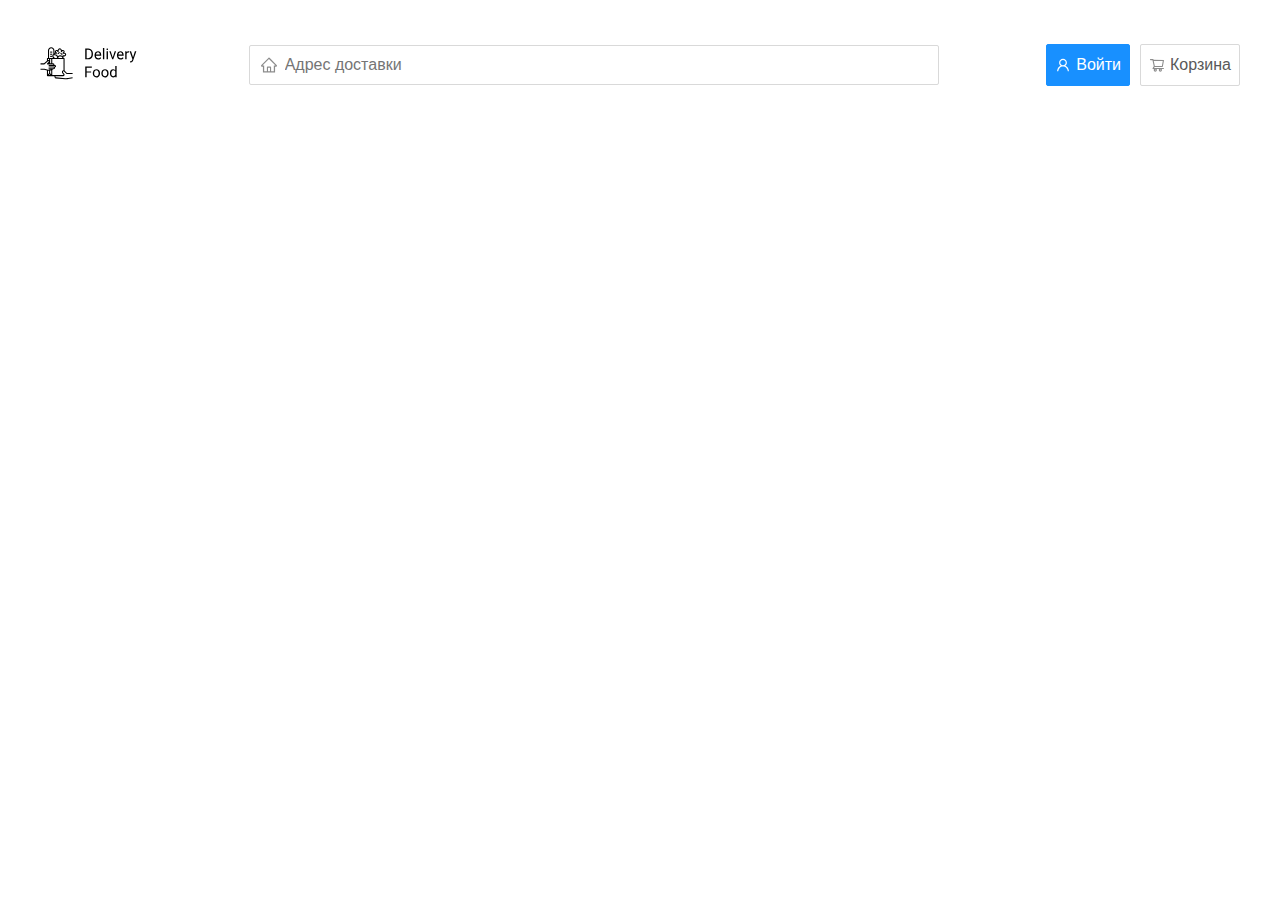
==== index.html @ 437298be "Add files via upload" ====
<!DOCTYPE html>
<html lang="ru">

<head>
    <meta charset="UTF-8">
    <meta name="viewport" content="width=device-width, initial-scale=1.0">
    <title>Delivery Food - доставка еды на дом!</title>
    <link rel="stylesheet" href="css/style.css">
</head>

<body>
    <div class="container">
        <div class="header">
            <a href="index.html"><img src="img/logo.svg" alt="logo"></a>
            <input type="text" class="input-search" placeholder="Адрес доставки">
            <div class="buttons">
                <button class="button button-user">
                    <img src="img/user.svg" alt="user" class="button-icon">
                    <span>Войти</span>
                </button>
                <button class="button button-cart">
                    <img src="img/cart.svg" alt="cart" class="button-icon">
                    <span>Корзина</span>
                </button>
            </div>
        </div>
    </div>

</body>

</html>
---- css/style.css ----
*,
:active,
:hover,
:focus {
  box-sizing: border-box;
  outline: 0;
  outline-offset: 0;
}

.container {
  max-width: 1200px;
  margin: auto;
}

.header {
  display: flex;
  margin-top: 44px;
  align-items: center;
  justify-content: space-between;
}

.input-search {
  background: #ffffff;
  border: 1px solid #d9d9d9;
  box-sizing: border-box;
  border-radius: 2px;
  font-size: 16px;
  line-height: 24px;
  color: #bfbfbf;
  padding: 8px 0;
  padding-left: 35px;
  width: 690px;
  height: 40px;
  background-image: url(../img/Vector.svg);
  background-repeat: no-repeat;
  background-position: left 11px center;
}

.buttons {
  display: flex;
  align-items: center;
  align-content: center;
}

.button {
  border-radius: 2px;
  font-size: 16px;
  line-height: 24px;
  padding: 8px;
  cursor: pointer;
  display: flex;
  align-items: center;
}

.button:hover {
  box-shadow: 0 0 4px rgba(0, 0, 0, 0.2);
}

.button-icon {
  margin-right: 5px;
  display: flex;
  align-items: center;
}

.button-user {
  background-color: #1890ff;
  border: 1px solid #1890ff;
  color: #fff;
  margin-right: 10px;
}

.button-cart {
  background-color: #fff;
  border: 1px solid #d9d9d9;
  color: #595959;
}
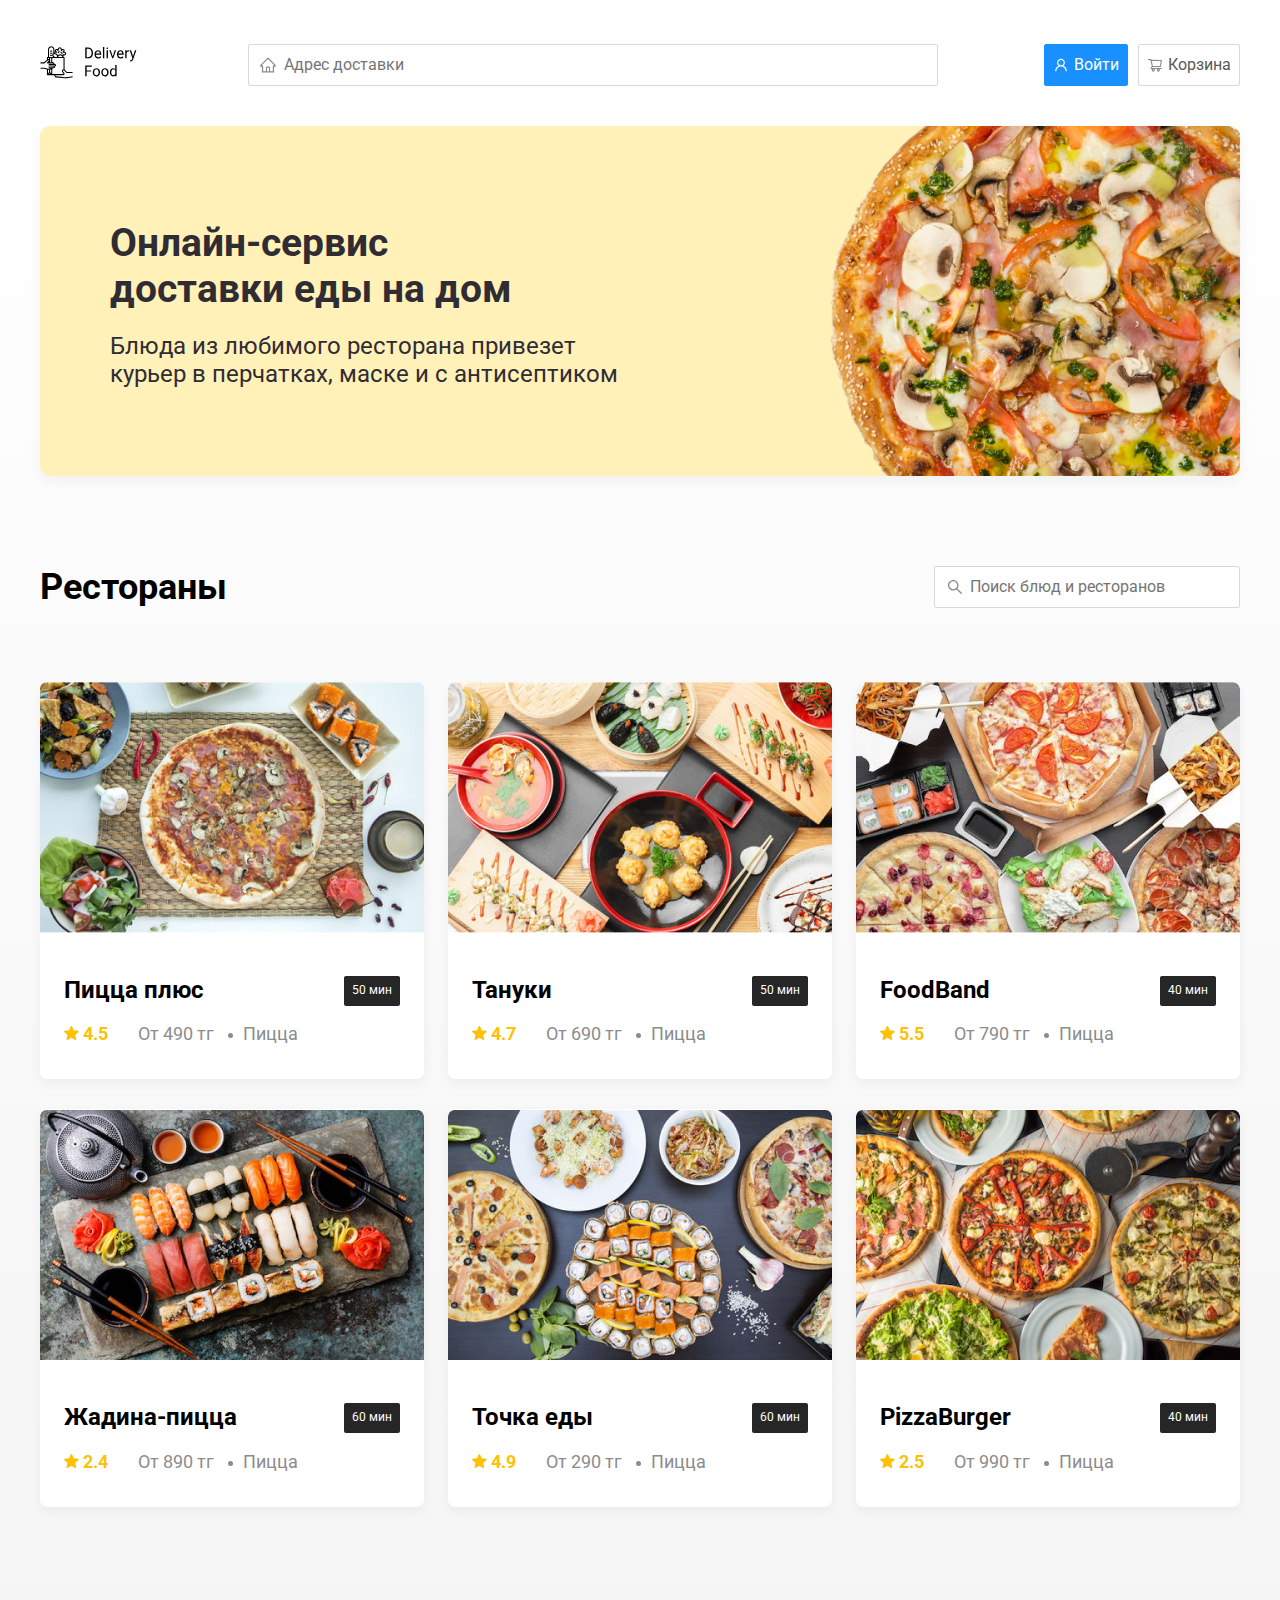
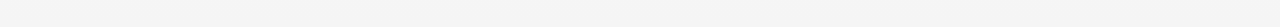
==== commit d2c79099: "Новая секция" ====
--- a/index.html
+++ b/index.html
@@ -5,6 +5,8 @@
     <meta charset="UTF-8">
     <meta name="viewport" content="width=device-width, initial-scale=1.0">
     <title>Delivery Food - доставка еды на дом!</title>
+    <link href="https://fonts.googleapis.com/css2?family=Roboto:wght@400;700&display=swap" rel="stylesheet">
+    <link rel="stylesheet" href="css/normalize.css">
     <link rel="stylesheet" href="css/style.css">
 </head>
 
@@ -12,7 +14,7 @@
     <div class="container">
         <div class="header">
             <a href="index.html"><img src="img/logo.svg" alt="logo"></a>
-            <input type="text" class="input-search" placeholder="Адрес доставки">
+            <input type="text" class="input input-adress" placeholder="Адрес доставки">
             <div class="buttons">
                 <button class="button button-user">
                     <img src="img/user.svg" alt="user" class="button-icon">
@@ -24,7 +26,117 @@
                 </button>
             </div>
         </div>
+
+        <section class="offer">
+            <h1 class="offer-title">Онлайн-сервис <br> доставки еды на дом</h1>
+            <h2 class="offer-subtitle">Блюда из любимого ресторана привезет курьер в перчатках, маске и с антисептиком
+            </h2>
+        </section>
+
+        <section class="restaurant">
+            <h2 class="restaurant-heading">Рестораны</h2>
+            <input type="text" class="input input-search" placeholder="Поиск блюд и ресторанов">
+        </section>
+
+        <section>
+            <div class="cards">
+                <div class="card">
+                    <img src="img/image.jpg" alt="image" class="card-img">
+                    <div class="card-heading">
+                        <h2 class="card-heading-title">Пицца плюс</h2>
+                        <span class="card-heading-time">50 мин</span>
+                    </div>
+                    <div class="card-info">
+                        <span class="rating">
+                            <img src="./img/star.svg" alt="star" class="rating-star">
+                            4.5</span>
+                        <span class="price">От 490 тг</span>
+                        <span class="category">Пицца</span>
+                    </div>
+                </div>
+
+                <div class="card">
+                    <img src="img/img2.jpg" alt="image" class="card-img">
+                    <div class="card-heading">
+                        <h2 class="card-heading-title">Тануки </h2>
+                        <span class="card-heading-time">50 мин</span>
+                    </div>
+                    <div class="card-info">
+                        <span class="rating">
+                            <img src="./img/star.svg" alt="star" class="rating-star">
+                            4.7</span>
+                        <span class="price">От 690 тг</span>
+                        <span class="category">Пицца</span>
+                    </div>
+                </div>
+
+                <div class="card">
+                    <img src="img/img3.jpg" alt="image" class="card-img">
+                    <div class="card-heading">
+                        <h2 class="card-heading-title">FoodBand</h2>
+                        <span class="card-heading-time">40 мин</span>
+                    </div>
+                    <div class="card-info">
+                        <span class="rating">
+                            <img src="./img/star.svg" alt="star" class="rating-star">
+                            5.5</span>
+                        <span class="price">От 790 тг</span>
+                        <span class="category">Пицца</span>
+                    </div>
+                </div>
+
+                <div class="card">
+                    <img src="img/img4.jpg" alt="image" class="card-img">
+                    <div class="card-heading">
+                        <h2 class="card-heading-title">Жадина-пицца</h2>
+                        <span class="card-heading-time">60 мин</span>
+                    </div>
+                    <div class="card-info">
+                        <span class="rating">
+                            <img src="./img/star.svg" alt="star" class="rating-star">
+                            2.4</span>
+                        <span class="price">От 890 тг</span>
+                        <span class="category">Пицца</span>
+                    </div>
+                </div>
+
+
+                <div class="card">
+                    <img src="img/img5.jpg" alt="image" class="card-img">
+                    <div class="card-heading">
+                        <h2 class="card-heading-title">Точка еды</h2>
+                        <span class="card-heading-time">60 мин</span>
+                    </div>
+                    <div class="card-info">
+                        <span class="rating">
+                            <img src="./img/star.svg" alt="star" class="rating-star">
+                            4.9</span>
+                        <span class="price">От 290 тг</span>
+                        <span class="category">Пицца</span>
+                    </div>
+                </div>
+
+
+                <div class="card">
+                    <img src="img/img6.jpg" alt="image" class="card-img">
+                    <div class="card-heading">
+                        <h2 class="card-heading-title">PizzaBurger</h2>
+                        <span class="card-heading-time">40 мин</span>
+                    </div>
+                    <div class="card-info">
+                        <span class="rating">
+                            <img src="./img/star.svg" alt="star" class="rating-star">
+                            2.5</span>
+                        <span class="price">От 990 тг</span>
+                        <span class="category">Пицца</span>
+                    </div>
+                </div>
+            </div>
+        </section>
+
     </div>
+
+
 
 </body>
 
--- a/css/style.css
+++ b/css/style.css
@@ -7,19 +7,26 @@
   outline-offset: 0;
 }
 
+body {
+  font-family: "Roboto", sans-serif;
+  background: linear-gradient(180deg, rgba(245, 245, 245, 0) 1.04%, #F5F5F5 100%);
+}
+
 .container {
   max-width: 1200px;
   margin: auto;
+
 }
 
 .header {
   display: flex;
   margin-top: 44px;
-  align-items: center;
-  justify-content: space-between;
-}
-
-.input-search {
+  margin-bottom: 40px;
+  align-items: center;
+  justify-content: space-between;
+}
+
+.input {
   background: #ffffff;
   border: 1px solid #d9d9d9;
   box-sizing: border-box;
@@ -29,11 +36,13 @@
   color: #bfbfbf;
   padding: 8px 0;
   padding-left: 35px;
-  width: 690px;
-  height: 40px;
-  background-image: url(../img/Vector.svg);
   background-repeat: no-repeat;
   background-position: left 11px center;
+}
+
+.input-adress {
+  width: 690px;
+  background-image: url(../img/home.svg);
 }
 
 .buttons {
@@ -74,3 +83,122 @@
   border: 1px solid #d9d9d9;
   color: #595959;
 }
+
+.offer {
+  background: #fff1b8 url(../img/pizza.png) no-repeat top -50px right -90px / 500px;
+  box-shadow: 0px 7px 12px rgba(158, 158, 163, 0.1);
+  padding: 68px 70px;
+  border-radius: 10px;
+  margin-bottom: 60px;
+}
+
+.offer-title {
+  font-weight: bold;
+  font-size: 39px;
+  line-height: 46px;
+  color: #302c34;
+  margin-bottom: 15px;
+}
+
+.offer-subtitle {
+  font-size: 24px;
+  line-height: 28px;
+  font-weight: normal;
+  width: 538px;
+  color: #302c34;
+}
+
+.restaurant {
+  display: flex;
+  align-items: center;
+  justify-content: space-between;
+  margin-bottom: 44px;
+}
+
+.restaurant-heading {
+  font-weight: bold;
+  font-size: 36px;
+  line-height: 42px;
+  color: #000000;
+}
+
+.input-search {
+  width: 306px;
+  background-image: url(../img/search.svg);
+}
+
+.cards {
+  display: flex;
+  align-items: center;
+  justify-content: space-between;
+  flex-wrap: wrap;
+  margin-bottom: 90px;
+}
+
+.card {
+  background: #ffffff;
+  box-shadow: 0px 4px 12px rgba(0, 0, 0, 0.05);
+  border-radius: 7px;
+  overflow: hidden;
+  padding-bottom: 34px;
+  margin-bottom: 30px;
+}
+
+.card-heading {
+  display: flex;
+  align-items: center;
+  justify-content: space-between;
+  padding: 20px 24px 0px 24px;
+  margin: 0;
+}
+
+.card-heading-title {
+  font-weight: bold;
+  font-size: 24px;
+  cursor: pointer;
+}
+
+.card-heading-time {
+  font-size: 12px;
+  color: #ffffff;
+  background: #262626;
+  border-radius: 2px;
+  padding: 8px;
+}
+
+.card-info {
+  padding: 0 24px;
+}
+
+.rating {
+  font-weight: bold;
+  font-size: 18px;
+  color: #ffc107;
+  margin-right: 26px;
+}
+
+.price,
+.category {
+  font-weight: normal;
+  font-size: 18px;
+  color: #8c8c8c;
+}
+
+.category {
+  cursor: pointer;
+}
+
+.price {
+  margin-right: 10px;
+}
+
+.category::before {
+  content: "";
+  width: 5px;
+  height: 5px;
+  background-color: #8c8c8c;
+  display: inline-block;
+  vertical-align: middle;
+  border-radius: 50%;
+  margin-right: 10px;
+}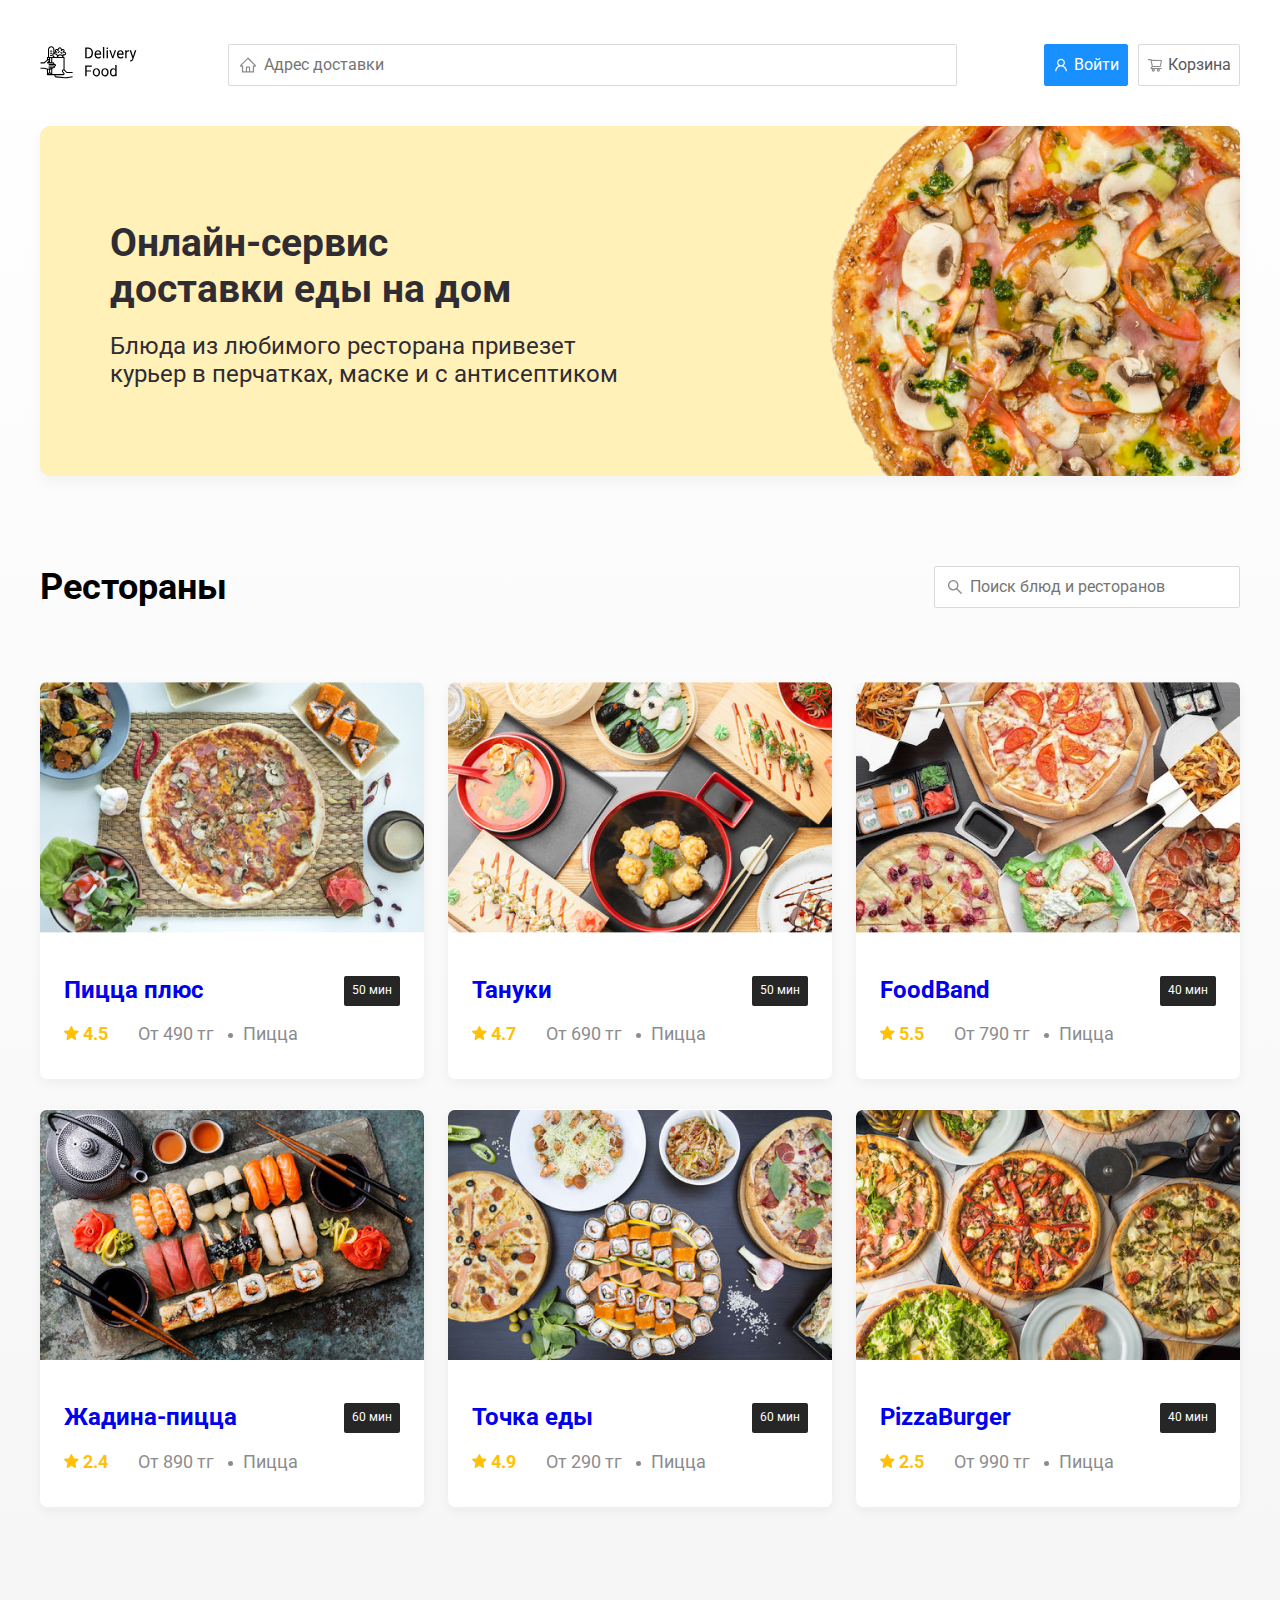
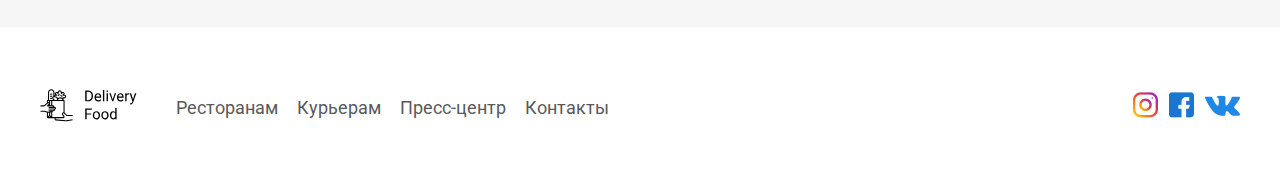
==== commit 01dea788: "Добавление страницы ресторан" ====
--- a/index.html
+++ b/index.html
@@ -13,16 +13,16 @@
 <body>
     <div class="container">
         <div class="header">
-            <a href="index.html"><img src="img/logo.svg" alt="logo"></a>
+            <a href="index.html"><img src="img/logo.svg" alt="logo" class="logo"></a>
             <input type="text" class="input input-adress" placeholder="Адрес доставки">
             <div class="buttons">
                 <button class="button button-user">
                     <img src="img/user.svg" alt="user" class="button-icon">
-                    <span>Войти</span>
+                    <span class="button-text">Войти</span>
                 </button>
                 <button class="button button-cart">
                     <img src="img/cart.svg" alt="cart" class="button-icon">
-                    <span>Корзина</span>
+                    <span class="button-text">Корзина</span>
                 </button>
             </div>
         </div>
@@ -40,7 +40,7 @@
 
         <section>
             <div class="cards">
-                <div class="card">
+                <a href="restaurant.html" class="card">
                     <img src="img/image.jpg" alt="image" class="card-img">
                     <div class="card-heading">
                         <h2 class="card-heading-title">Пицца плюс</h2>
@@ -53,9 +53,9 @@
                         <span class="price">От 490 тг</span>
                         <span class="category">Пицца</span>
                     </div>
-                </div>
+                </a>
 
-                <div class="card">
+                <a href="restaurant.html" class="card">
                     <img src="img/img2.jpg" alt="image" class="card-img">
                     <div class="card-heading">
                         <h2 class="card-heading-title">Тануки </h2>
@@ -68,9 +68,9 @@
                         <span class="price">От 690 тг</span>
                         <span class="category">Пицца</span>
                     </div>
-                </div>
+                </a>
 
-                <div class="card">
+                <a href="restaurant.html" class="card">
                     <img src="img/img3.jpg" alt="image" class="card-img">
                     <div class="card-heading">
                         <h2 class="card-heading-title">FoodBand</h2>
@@ -83,9 +83,9 @@
                         <span class="price">От 790 тг</span>
                         <span class="category">Пицца</span>
                     </div>
-                </div>
+                </a>
 
-                <div class="card">
+                <a href="restaurant.html" class="card">
                     <img src="img/img4.jpg" alt="image" class="card-img">
                     <div class="card-heading">
                         <h2 class="card-heading-title">Жадина-пицца</h2>
@@ -98,10 +98,10 @@
                         <span class="price">От 890 тг</span>
                         <span class="category">Пицца</span>
                     </div>
-                </div>
+                </a>
 
 
-                <div class="card">
+                <a href="restaurant.html" class="card">
                     <img src="img/img5.jpg" alt="image" class="card-img">
                     <div class="card-heading">
                         <h2 class="card-heading-title">Точка еды</h2>
@@ -114,10 +114,10 @@
                         <span class="price">От 290 тг</span>
                         <span class="category">Пицца</span>
                     </div>
-                </div>
+                </a>
 
 
-                <div class="card">
+                <a href="restaurant.html" class="card">
                     <img src="img/img6.jpg" alt="image" class="card-img">
                     <div class="card-heading">
                         <h2 class="card-heading-title">PizzaBurger</h2>
@@ -130,12 +130,31 @@
                         <span class="price">От 990 тг</span>
                         <span class="category">Пицца</span>
                     </div>
-                </div>
+                </a>
             </div>
         </section>
 
     </div>
-
+    <footer class="footer">
+        <div class="container">
+            <div class="footer-main">
+                <a href="index.html"><img src="./img/logo.svg" alt="logo" class="logo logo-footer"></a>
+                <nav class="footer-block">
+                    <div class="footer-nav">
+                        <a href="#" class="footer-link">Ресторанам</a>
+                        <a href="#" class="footer-link">Курьерам</a>
+                        <a href="#" class="footer-link">Пресс-центр</a>
+                        <a href="#" class="footer-link">Контакты</a>
+                    </div>
+                </nav>
+                <div class="social-links">
+                    <a href="#" class="social-link"><img src="./img/insta.png" alt="instagramm"></a>
+                    <a href="#" class="social-link"><img src="./img/facebook.png" alt="facebook"></a>
+                    <a href="#" class="social-link"><img src="./img/vk.png" alt="vk"></a>
+                </div>
+            </div>
+        </div>
+    </footer>
 
 
 </body>
--- a/css/style.css
+++ b/css/style.css
@@ -9,13 +9,16 @@
 
 body {
   font-family: "Roboto", sans-serif;
-  background: linear-gradient(180deg, rgba(245, 245, 245, 0) 1.04%, #F5F5F5 100%);
+  background: linear-gradient(
+    180deg,
+    rgba(245, 245, 245, 0) 1.04%,
+    #f5f5f5 100%
+  );
 }
 
 .container {
   max-width: 1200px;
   margin: auto;
-
 }
 
 .header {
@@ -41,7 +44,7 @@
 }
 
 .input-adress {
-  width: 690px;
+  flex: 0.8;
   background-image: url(../img/home.svg);
 }
 
@@ -85,7 +88,8 @@
 }
 
 .offer {
-  background: #fff1b8 url(../img/pizza.png) no-repeat top -50px right -90px / 500px;
+  background: #fff1b8 url(../img/pizza.png) no-repeat top -50px right -90px /
+    500px;
   box-shadow: 0px 7px 12px rgba(158, 158, 163, 0.1);
   padding: 68px 70px;
   border-radius: 10px;
@@ -111,11 +115,12 @@
 .restaurant {
   display: flex;
   align-items: center;
-  justify-content: space-between;
+  /* justify-content: space-between; */
   margin-bottom: 44px;
 }
 
 .restaurant-heading {
+  display: flex;
   font-weight: bold;
   font-size: 36px;
   line-height: 42px;
@@ -123,6 +128,7 @@
 }
 
 .input-search {
+  margin-left: auto;
   width: 306px;
   background-image: url(../img/search.svg);
 }
@@ -142,12 +148,18 @@
   overflow: hidden;
   padding-bottom: 34px;
   margin-bottom: 30px;
+  text-decoration: none;
 }
 
 .card-heading {
   display: flex;
   align-items: center;
   justify-content: space-between;
+  padding: 20px 24px 0px 24px;
+  margin: 0;
+}
+
+.card-heading-block {
   padding: 20px 24px 0px 24px;
   margin: 0;
 }
@@ -156,6 +168,53 @@
   font-weight: bold;
   font-size: 24px;
   cursor: pointer;
+}
+
+.card-heading-title-text {
+  font-weight: normal;
+  font-size: 24px;
+  line-height: 32px;
+  margin-bottom: 10px;
+}
+
+.card-heading-text {
+  font-size: 18px;
+  line-height: 21px;
+  color: #8c8c8c;
+}
+
+.buttons-block {
+  display: flex;
+  align-items: center;
+  margin-top: 35px;
+}
+
+.btn-cart {
+  display: flex;
+  align-items: center;
+  background: #1890ff;
+  border-radius: 2px;
+  padding: 8px 16px;
+  border: 0px;
+  color: #fff;
+  font-size: 16px;
+  line-height: 24px;
+  cursor: pointer;
+}
+
+.btn-cart-white {
+  margin-left: 5px;
+}
+
+.btn-prise {
+  font-weight: bold;
+  font-size: 20px;
+  line-height: 32px;
+  margin-left: 30px;
+}
+
+.buttons-block {
+  display: flex;
 }
 
 .card-heading-time {
@@ -167,6 +226,8 @@
 }
 
 .card-info {
+  align-items: center;
+  margin: 0;
   padding: 0 24px;
 }
 
@@ -201,4 +262,161 @@
   vertical-align: middle;
   border-radius: 50%;
   margin-right: 10px;
-}+}
+
+.footer {
+  background-color: #fff;
+  padding: 60px 0;
+}
+
+.footer-main {
+  display: flex;
+  align-items: center;
+  justify-content: space-between;
+}
+
+.logo-footer {
+  margin-right: 35px;
+}
+
+.footer-block {
+  margin-right: auto;
+}
+
+.footer-link {
+  display: inline-block;
+  text-decoration: none;
+  font-size: 18px;
+  line-height: 21px;
+  color: #595959;
+}
+
+.footer-link:not(:last-child) {
+  margin-right: 15px;
+}
+
+.social-links {
+  display: flex;
+  align-items: center;
+}
+
+.social-link:not(:last-child) {
+  margin-right: 10px;
+}
+
+@media (max-width: 1200px) {
+  .container {
+    max-width: 95%;
+  }
+
+  .card {
+    flex-basis: 31%;
+  }
+}
+
+@media (max-width: 992px) {
+  .offer {
+    background-position: top right -210px;
+  }
+
+  .rating {
+    margin-right: 10px;
+  }
+}
+
+@media (max-width: 768px) {
+  .offer {
+    background-position: top right -300px;
+  }
+
+  .offer-subtitle {
+    font-size: 22px;
+    width: 400px;
+  }
+
+  .card {
+    flex-basis: 49%;
+  }
+
+  .footer-link {
+    font-size: 14px;
+  }
+
+  .restaurant-heading {
+    font-size: 24px;
+  }
+}
+
+@media (max-width: 578px) {
+  .header {
+    flex-wrap: wrap;
+  }
+
+  .input-adress {
+    order: 5;
+    flex: 1;
+    margin-top: 15px;
+  }
+
+  .button-text {
+    display: none;
+  }
+
+  .button {
+    height: 40px;
+  }
+
+  .offer {
+    background-image: none;
+    padding: 20px;
+  }
+
+  .offer-title {
+    font-size: 24px;
+    line-height: 1.2;
+  }
+
+  .offer-subtitle {
+    font-size: 16px;
+    width: 90%;
+    line-height: 1.2;
+  }
+
+  .restaurant {
+    flex-wrap: wrap;
+  }
+
+  .input-search {
+    order: 2;
+    flex: 100%;
+  }
+
+  .cards {
+    flex-wrap: wrap;
+  }
+
+  .card {
+    flex-basis: 100%;
+  }
+
+  .footer {
+    padding: 30px 0;
+  }
+
+  .logo-footer {
+    order: 2;
+  }
+
+  .footer-block {
+    order: 1;
+  }
+
+  .footer-link {
+    margin-right: 0px;
+    text-align: center;
+  }
+
+  .social-links {
+    order: 3;
+  }
+}
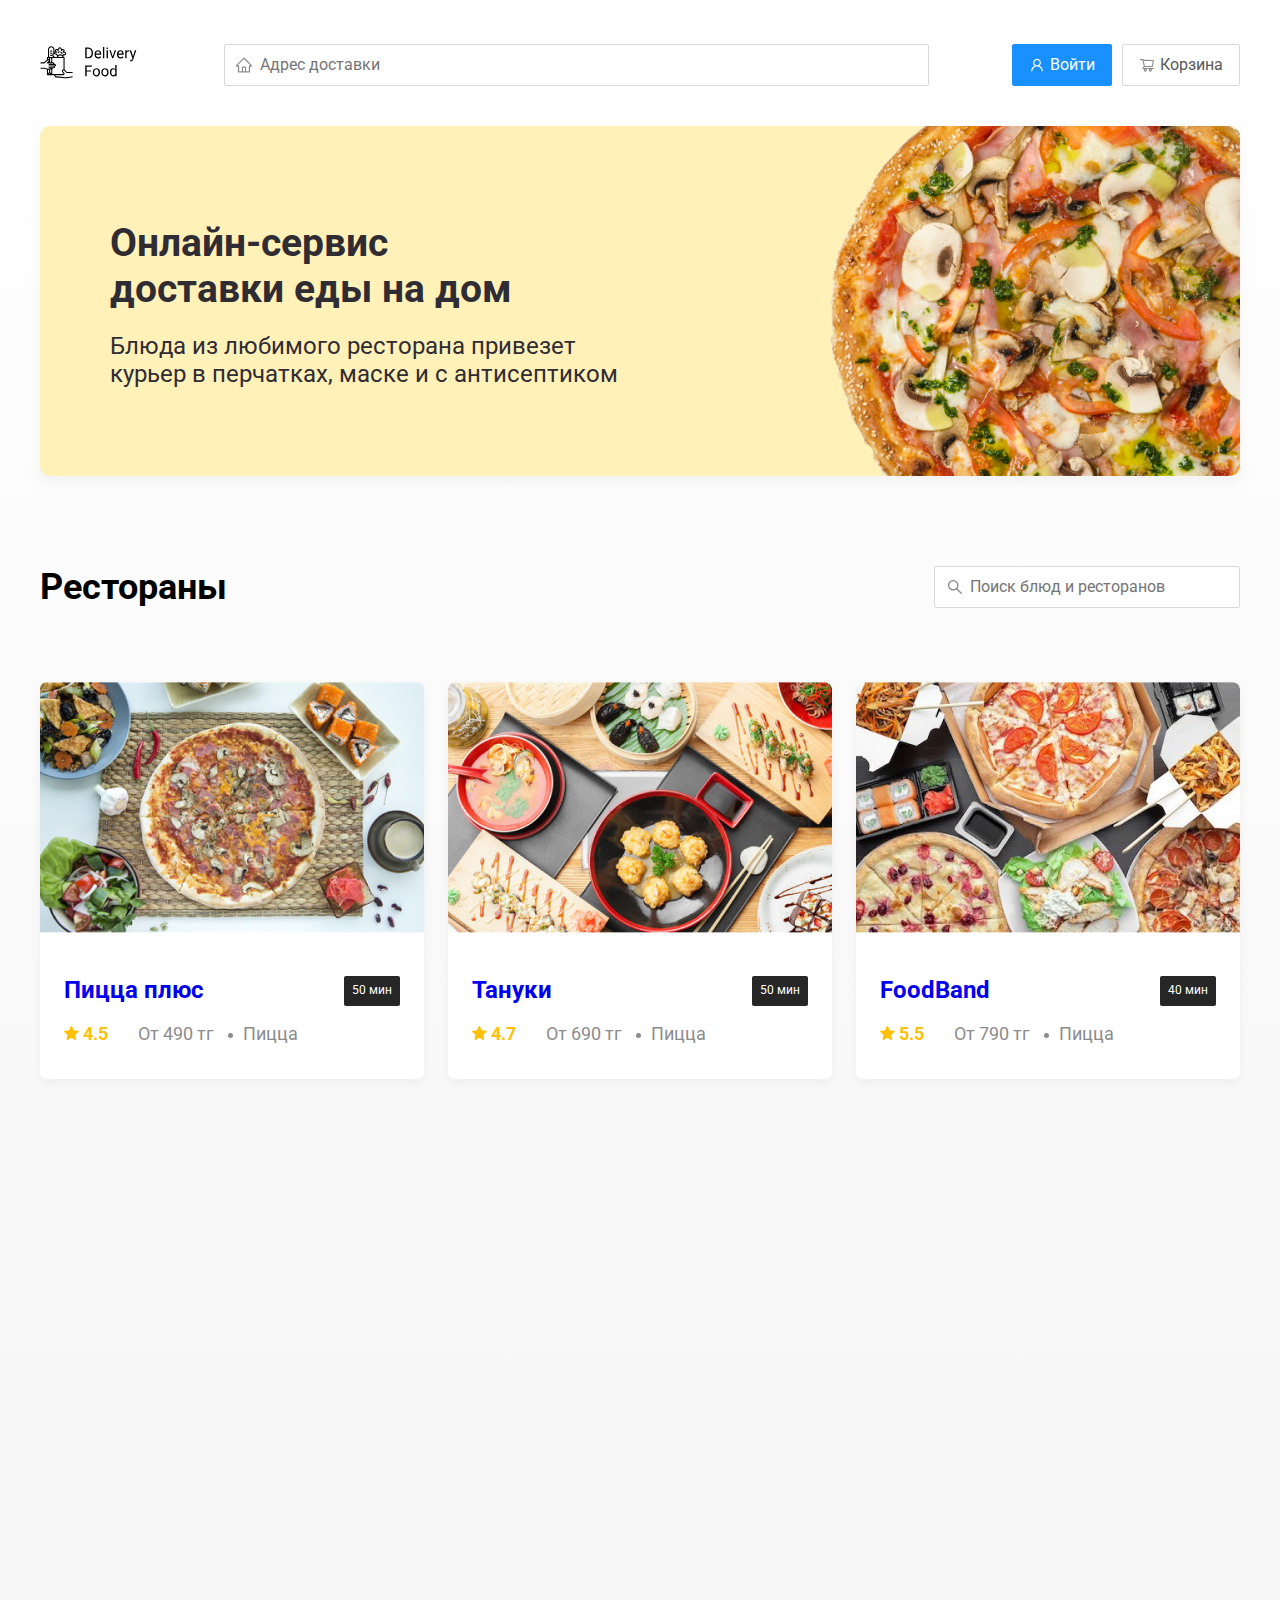
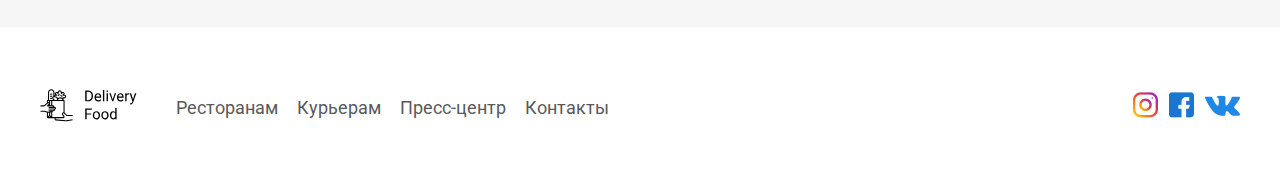
==== commit bdd01a78: "Добавлено мод окно" ====
--- a/index.html
+++ b/index.html
@@ -7,6 +7,7 @@
     <title>Delivery Food - доставка еды на дом!</title>
     <link href="https://fonts.googleapis.com/css2?family=Roboto:wght@400;700&display=swap" rel="stylesheet">
     <link rel="stylesheet" href="css/normalize.css">
+    <link rel="stylesheet" href="css/animate.css">
     <link rel="stylesheet" href="css/style.css">
 </head>
 
@@ -16,11 +17,11 @@
             <a href="index.html"><img src="img/logo.svg" alt="logo" class="logo"></a>
             <input type="text" class="input input-adress" placeholder="Адрес доставки">
             <div class="buttons">
-                <button class="button button-user">
+                <button class="btn button-user">
                     <img src="img/user.svg" alt="user" class="button-icon">
-                    <span class="button-text">Войти</span>
+                    <span class="button-text-user">Войти</span>
                 </button>
-                <button class="button button-cart">
+                <button class="btn button-cart" id="cart-button">
                     <img src="img/cart.svg" alt="cart" class="button-icon">
                     <span class="button-text">Корзина</span>
                 </button>
@@ -40,7 +41,7 @@
 
         <section>
             <div class="cards">
-                <a href="restaurant.html" class="card">
+                <a href="restaurant.html" class="card wow fadeInUp" data-wow-delay="0.2s">
                     <img src="img/image.jpg" alt="image" class="card-img">
                     <div class="card-heading">
                         <h2 class="card-heading-title">Пицца плюс</h2>
@@ -55,7 +56,7 @@
                     </div>
                 </a>
 
-                <a href="restaurant.html" class="card">
+                <a href="restaurant.html" class="card card wow fadeInUp" data-wow-delay="0.4s">
                     <img src="img/img2.jpg" alt="image" class="card-img">
                     <div class="card-heading">
                         <h2 class="card-heading-title">Тануки </h2>
@@ -70,7 +71,7 @@
                     </div>
                 </a>
 
-                <a href="restaurant.html" class="card">
+                <a href="restaurant.html" class="card card wow fadeInUp" data-wow-delay="0.6s">
                     <img src="img/img3.jpg" alt="image" class="card-img">
                     <div class="card-heading">
                         <h2 class="card-heading-title">FoodBand</h2>
@@ -85,7 +86,7 @@
                     </div>
                 </a>
 
-                <a href="restaurant.html" class="card">
+                <a href="restaurant.html" class="card card wow fadeInUp" data-wow-delay="0.2s">
                     <img src="img/img4.jpg" alt="image" class="card-img">
                     <div class="card-heading">
                         <h2 class="card-heading-title">Жадина-пицца</h2>
@@ -101,7 +102,7 @@
                 </a>
 
 
-                <a href="restaurant.html" class="card">
+                <a href="restaurant.html" class="card card wow fadeInUp" data-wow-delay="0.4s">
                     <img src="img/img5.jpg" alt="image" class="card-img">
                     <div class="card-heading">
                         <h2 class="card-heading-title">Точка еды</h2>
@@ -117,7 +118,7 @@
                 </a>
 
 
-                <a href="restaurant.html" class="card">
+                <a href="restaurant.html" class="card card wow fadeInUp" data-wow-delay="0.6s">
                     <img src="img/img6.jpg" alt="image" class="card-img">
                     <div class="card-heading">
                         <h2 class="card-heading-title">PizzaBurger</h2>
@@ -156,6 +157,58 @@
         </div>
     </footer>
 
+    <div class="modal">
+        <div class="modal-block">
+            <div class="modal-header">
+                <h3 class="modal-title">Корзина</h3>
+                <span class="close">&times;</span>
+            </div>
+            <div class="modal-row">
+                <span class="modal-row-title">Ролл угорь стандарт</span>
+                <span class="modal-row-price">250 тг</span>
+                <div class="modal-row-buttons">
+                    <button class="modal-row-btn">-</button>
+                    <span class="counter">1</span>
+                    <button class="modal-row-btn">+</button>
+                </div><!-- /.modal-row-buttons -->
+            </div>
+            <div class="modal-row">
+                <span class="modal-row-title">Ролл угорь стандарт</span>
+                <span class="modal-row-price">250 тг</span>
+                <div class="modal-row-counter">
+                    <button class="modal-row-btn">-</button>
+                    <span class="counter">1</span>
+                    <button class="modal-row-btn">+</button>
+                </div><!-- /.modal-row-buttons -->
+            </div>
+            <div class="modal-row">
+                <span class="modal-row-title">Ролл угорь стандарт</span>
+                <span class="modal-row-price">250 тг</span>
+                <div class="modal-row-buttons">
+                    <button class="modal-row-btn">-</button>
+                    <span class="counter">1</span>
+                    <button class="modal-row-btn">+</button>
+                </div><!-- /.modal-row-buttons -->
+            </div>
+            <div class="modal-row">
+                <span class="modal-row-title">Ролл угорь стандарт</span>
+                <span class="modal-row-price">250 тг</span>
+                <div class="modal-row-buttons">
+                    <button class="modal-row-btn">-</button>
+                    <span class="counter">1</span>
+                    <button class="modal-row-btn">+</button>
+                </div><!-- /.modal-row-buttons -->
+            </div>
+            <div class="modal-footer">
+                <span class="footer-price">1250 тг</span>
+                <button class="footer-blue btn">Оформить заказ</button>
+                <button class="footer-white btn">Отмена</button>
+            </div>
+            <!-- /.modal-row -->
+        </div>
+    </div>
+    <script src="./js/wow.min.js"></script>
+    <script src="./js/main.js"></script>
 
 </body>
 
--- a/css/style.css
+++ b/css/style.css
@@ -54,7 +54,7 @@
   align-content: center;
 }
 
-.button {
+.btn {
   border-radius: 2px;
   font-size: 16px;
   line-height: 24px;
@@ -84,6 +84,9 @@
 .button-cart {
   background-color: #fff;
   border: 1px solid #d9d9d9;
+}
+
+.button-text {
   color: #595959;
 }
 
@@ -304,6 +307,125 @@
   margin-right: 10px;
 }
 
+.modal {
+  display: none;
+  position: fixed;
+  top: 0;
+  left: 0;
+  width: 100%;
+  height: 100%;
+  background: rgba(0, 0, 0, 0.4);
+}
+
+.is-open {
+  display: flex;
+}
+
+.modal-block {
+  max-width: 780px;
+  width: 95%;
+  min-height: 552px;
+  background: #ffffff;
+  border-radius: 5px;
+  padding: 40px 45px;
+  margin: auto;
+}
+
+.modal-header {
+  display: flex;
+  align-items: center;
+  justify-content: space-between;
+}
+
+.close {
+  font-size: 32px;
+  background-color: transporent;
+  cursor: pointer;
+}
+
+.modal-title {
+  font-weight: bold;
+  font-size: 36px;
+  line-height: 42px;
+  color: #000000;
+}
+
+.modal-row {
+  display: flex;
+  align-items: center;
+  justify-content: space-between;
+  border-bottom: 1px solid #d9d9d9;
+  padding-bottom: 8px;
+  margin-bottom: 15px;
+}
+
+.modal-row-title {
+  font-weight: normal;
+  font-size: 18px;
+  line-height: 32px;
+  color: #000000;
+}
+
+.modal-row-price {
+  font-weight: bold;
+  font-size: 20px;
+  line-height: 32px;
+  color: #000000;
+  margin-left: auto;
+  margin-right: 47px;
+}
+
+.modal-row-btn {
+  border-radius: 2px;
+  background-color: #fff;
+  padding: 5px 16px;
+  border: 1px solid #40a9ff;
+}
+
+.counter {
+  font-weight: normal;
+  font-size: 16px;
+  line-height: 24px;
+  padding: 0 13px;
+}
+
+.modal-footer {
+  display: flex;
+  align-items: center;
+  justify-content: space-between;
+  margin-top: 52px;
+}
+
+.footer-price {
+  font-weight: bold;
+  font-size: 20px;
+  line-height: 23px;
+  color: #fafafa;
+  background: #262626;
+  border-radius: 5px;
+  padding: 10px 20px;
+}
+
+.btn {
+  font-weight: normal;
+  font-size: 16px;
+  line-height: 24px;
+  color: #ffffff;
+  padding: 8px 16px;
+}
+
+.footer-blue {
+  margin-left: auto;
+  margin-right: 8px;
+  background: #1890ff;
+  border: 1px solid #1890ff;
+}
+
+.footer-white {
+  color: #595959;
+  border: 1px solid #d9d9d9;
+}
+
 @media (max-width: 1200px) {
   .container {
     max-width: 95%;
